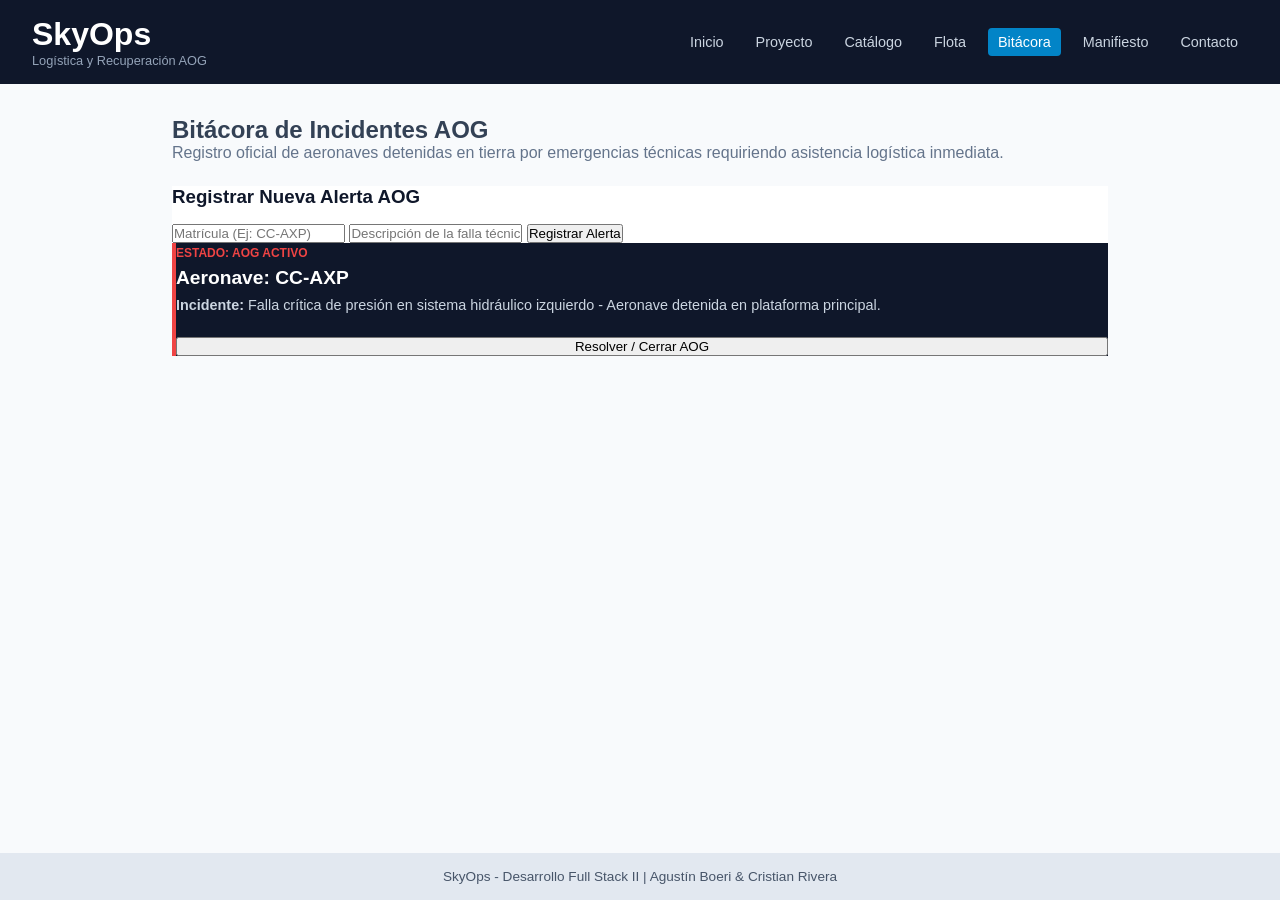
==== bitacora.html @ badc3dd1 "proyecto arreglado" ====
<!DOCTYPE html>
<html lang="es">
<head>
    <meta charset="UTF-8">
    <meta name="viewport" content="width=device-width, initial-scale=1.0">
    <title>SkyOps - Bitácora AOG</title>
    <link rel="stylesheet" href="css/estilos.css">
    <link rel="stylesheet" href="css/formularios.css">
</head>
<body>
    <header>
        <div class="logo">
            <h1>SkyOps</h1>
            <p>Logística y Recuperación AOG</p>
        </div>
        <nav>
            <a href="index.html">Inicio</a>
            <a href="proyecto.html">Proyecto</a>
            <a href="catalogo.html">Catálogo</a>
            <a href="flota.html">Flota</a>
            <a href="bitacora.html" class="activo">Bitácora</a>
            <a href="manifiesto.html">Manifiesto</a>
            <a href="contacto.html">Contacto</a>
        </nav>
    </header>

    <main class="contenedor" style="max-width: 1000px;">
        <h2>Bitácora de Incidentes AOG</h2>
        <p style="color: #64748b; margin-bottom: 1.5rem;">Registro oficial de aeronaves detenidas en tierra por emergencias técnicas requiriendo asistencia logística inmediata.</p>

        <form id="form-bitacora" class="caja-formulario" style="background: white; color: #334155;">
            <h3 style="color: #0f172a; margin-bottom: 1rem;">Registrar Nueva Alerta AOG</h3>
            <div class="grupo-inputs">
                <input type="text" id="matricula" placeholder="Matrícula (Ej: CC-AXP)" required>
                <input type="text" id="falla" placeholder="Descripción de la falla técnica" required>
                <button type="submit" class="btn-principal">Registrar Alerta</button>
            </div>
        </form>

        <div id="lista-bitacora" class="grilla-tarjetas">
            <!-- Dinámico vía JS -->
        </div>
    </main>

    <footer>
        <p>SkyOps - Desarrollo Full Stack II | Agustín Boeri & Cristian Rivera</p>
    </footer>

    <script src="js/datos.js"></script>
    <script src="js/bitacora.js"></script>
</body>
</html>
---- css/estilos.css ----
:root {
    --primario: #0f172a;
    --acento: #0284c7;
    --peligro: #ef4444;
    --fondo: #f8fafc;
    --texto: #334155;
    --blanco: #ffffff;
    --borde: #cbd5e1;
}

* {
    box-sizing: border-box;
    margin: 0;
    padding: 0;
    font-family: Arial, sans-serif;
}

body {
    background-color: var(--fondo);
    color: var(--texto);
    display: flex;
    flex-direction: column;
    min-height: 100vh;
}

header {
    background-color: var(--primario);
    color: var(--blanco);
    padding: 1rem 2rem;
    display: flex;
    justify-content: space-between;
    align-items: center;
}

.logo p {
    font-size: 0.8rem;
    color: #94a3b8;
}

nav {
    display: flex;
    gap: 12px;
    flex-wrap: wrap;
}

nav a {
    color: #cbd5e1;
    text-decoration: none;
    padding: 6px 10px;
    border-radius: 4px;
    font-size: 0.9rem;
}

nav a.activo, nav a:hover {
    background-color: var(--acento);
    color: var(--blanco);
}

.contenedor {
    padding: 2rem;
    flex: 1;
    max-width: 1000px;
    margin: 0 auto;
    width: 100%;
}

.bienvenida {
    text-align: center;
    margin-bottom: 2rem;
}

.panel-resumen {
    display: flex;
    gap: 20px;
    justify-content: center;
    flex-wrap: wrap;
}

.tarjeta-dato {
    background: var(--blanco);
    padding: 1.5rem;
    border-radius: 6px;
    box-shadow: 0 2px 4px rgba(0,0,0,0.05);
    text-align: center;
    min-width: 180px;
    border-left: 4px solid var(--acento);
}

.tarjeta-dato p {
    font-size: 1.8rem;
    font-weight: bold;
    margin-top: 5px;
    color: var(--primario);
}

footer {
    text-align: center;
    padding: 1rem;
    background-color: #e2e8f0;
    font-size: 0.85rem;
    color: #475569;
}
---- css/formularios.css ----
.panel-filtros {
    background: #0f172a;
    border: 1px solid #1e293b;
    border-radius: 8px;
    padding: 1.5rem;
    display: grid;
    grid-template-columns: 2fr 1fr 1fr auto auto;
    gap: 1rem;
    align-items: center;
    box-shadow: 0 4px 6px rgba(0,0,0,0.1);
}

.filtro-grupo {
    display: flex;
    flex-direction: column;
    gap: 0.4rem;
}

.filtro-grupo label {
    font-size: 0.8rem;
    color: #94a3b8;
    font-weight: 600;
}

.filtro-grupo input, .filtro-grupo select {
    background: #1e293b;
    border: 1px solid #334155;
    color: white;
    padding: 0.6rem;
    border-radius: 4px;
    font-size: 0.9rem;
}

.btn-secundario {
    background: transparent;
    border: 1px solid #475569;
    color: #cbd5e1;
    padding: 0.6rem 1rem;
    border-radius: 4px;
    cursor: pointer;
    font-weight: 600;
}

.btn-secundario:hover {
    background: #1e293b;
    color: white;
}

.grid-componentes {
    display: grid;
    grid-template-columns: repeat(auto-fit, minmax(320px, 1fr));
    gap: 1.5rem;
}

.tarjeta-componente {
    background: #0f172a;
    color: #ffffff;
    border-radius: 8px;
    padding: 1.5rem;
    box-shadow: 0 4px 6px rgba(0,0,0,0.2);
    display: flex;
    flex-direction: column;
    justify-content: space-between;
    border: 1px solid #1e293b;
}

.card-icon-container {
    background: #1e293b;
    border-radius: 6px;
    height: 110px;
    display: flex;
    align-items: center;
    justify-content: center;
    margin-bottom: 1rem;
    color: #38bdf8;
    font-size: 2rem;
}

.card-header-info .ata-tag {
    font-size: 0.7rem;
    color: #94a3b8;
    text-transform: uppercase;
    letter-spacing: 0.5px;
}

.card-header-info h4 {
    font-size: 1.1rem;
    margin: 0.3rem 0 0.8rem 0;
    color: #f8fafc;
}

.badges-row {
    display: flex;
    gap: 0.5rem;
    margin-bottom: 1rem;
}

.badge-disp { background-color: #16a34a; color: white; padding: 2px 8px; border-radius: 4px; font-size: 0.7rem; font-weight: bold; }
.badge-bajo { background-color: #ca8a04; color: white; padding: 2px 8px; border-radius: 4px; font-size: 0.7rem; font-weight: bold; }
.badge-cert { background-color: #0284c7; color: white; padding: 2px 8px; border-radius: 4px; font-size: 0.7rem; font-weight: bold; }

.specs-grid {
    border-top: 1px solid #1e293b;
    border-bottom: 1px solid #1e293b;
    padding: 0.8rem 0;
    margin-bottom: 1rem;
    font-size: 0.85rem;
    display: flex;
    flex-direction: column;
    gap: 0.4rem;
    color: #94a3b8;
}

.spec-row {
    display: flex;
    justify-content: space-between;
}

.spec-row span:last-child {
    color: #f1f5f9;
    font-weight: 500;
}

.card-action-row {
    display: flex;
    gap: 0.5rem;
    align-items: center;
}

.input-qty {
    width: 60px;
    background: #1e293b;
    border: 1px solid #334155;
    color: white;
    text-align: center;
    border-radius: 4px;
    padding: 0.4rem;
}

.btn-manifesto {
    flex: 1;
    background-color: #eab308;
    color: #1e293b;
    border: none;
    font-weight: bold;
    padding: 0.5rem;
    border-radius: 4px;
    cursor: pointer;
    transition: background 0.2s;
}

.btn-manifesto:hover {
    background-color: #ca8a04;
}
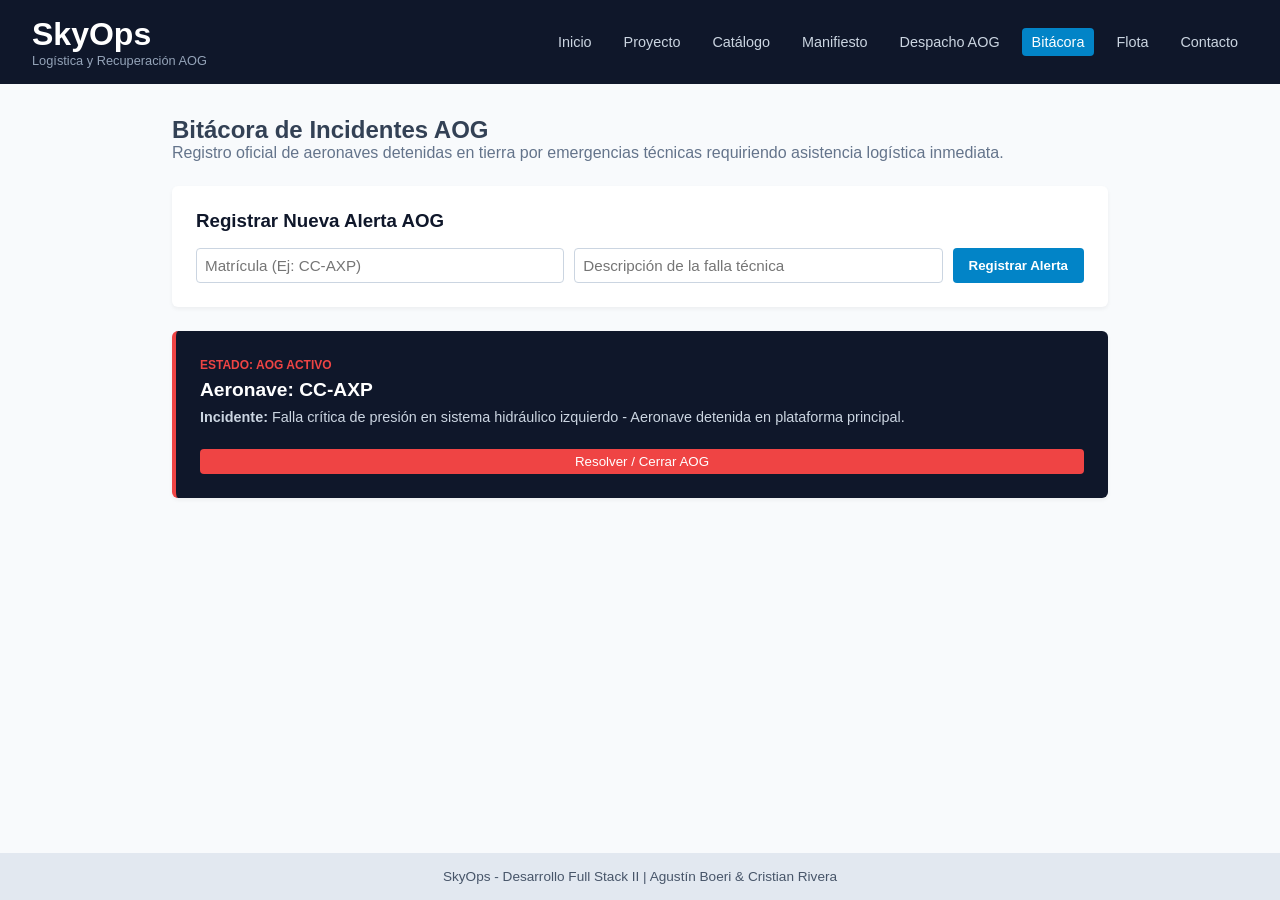
==== commit 6a569e46: "fixeamos todo lo visual y bug al clickear botones" ====
--- a/bitacora.html
+++ b/bitacora.html
@@ -17,9 +17,10 @@
             <a href="index.html">Inicio</a>
             <a href="proyecto.html">Proyecto</a>
             <a href="catalogo.html">Catálogo</a>
+            <a href="manifiesto.html">Manifiesto</a>
+            <a href="despacho.html">Despacho AOG</a>
+            <a href="bitacora.html" class="activo">Bitácora</a>
             <a href="flota.html">Flota</a>
-            <a href="bitacora.html" class="activo">Bitácora</a>
-            <a href="manifiesto.html">Manifiesto</a>
             <a href="contacto.html">Contacto</a>
         </nav>
     </header>
--- a/css/formularios.css
+++ b/css/formularios.css
@@ -1,3 +1,83 @@
+.caja-formulario {
+    background: var(--blanco);
+    padding: 1.5rem;
+    border-radius: 6px;
+    box-shadow: 0 2px 4px rgba(0,0,0,0.05);
+    margin-bottom: 1.5rem;
+}
+
+.grupo-inputs {
+    display: flex;
+    gap: 10px;
+    margin-top: 10px;
+    flex-wrap: wrap;
+}
+
+input, select, textarea {
+    padding: 8px;
+    border: 1px solid var(--borde);
+    border-radius: 4px;
+    flex: 1;
+    min-width: 200px;
+    font-size: 0.95rem;
+}
+
+textarea {
+    width: 100%;
+    resize: vertical;
+}
+
+.btn-principal {
+    background-color: var(--acento);
+    color: var(--blanco);
+    border: none;
+    padding: 8px 16px;
+    border-radius: 4px;
+    cursor: pointer;
+    font-weight: bold;
+}
+
+.btn-principal:hover {
+    background-color: #0369a1;
+}
+
+.btn-eliminar {
+    background-color: var(--peligro);
+    color: var(--blanco);
+    border: none;
+    padding: 5px 10px;
+    border-radius: 4px;
+    cursor: pointer;
+}
+
+.contenedor-tabla {
+    background: var(--blanco);
+    border-radius: 6px;
+    overflow: hidden;
+    box-shadow: 0 2px 4px rgba(0,0,0,0.05);
+}
+
+.tabla-custom {
+    width: 100%;
+    border-collapse: collapse;
+}
+
+.tabla-custom th, .tabla-custom td {
+    padding: 12px;
+    border-bottom: 1px solid #e2e8f0;
+    text-align: left;
+}
+
+.tabla-custom th {
+    background-color: #f1f5f9;
+}
+
+.grilla-tarjetas {
+    display: grid;
+    grid-template-columns: repeat(auto-fit, minmax(240px, 1fr));
+    gap: 15px;
+}
+
 .panel-filtros {
     background: #0f172a;
     border: 1px solid #1e293b;
@@ -151,4 +231,91 @@
 
 .btn-manifesto:hover {
     background-color: #ca8a04;
+}
+
+.seccion-oscura {
+    background: #0f172a;
+    border: 1px solid #1e293b;
+    border-radius: 10px;
+    padding: 2rem;
+    box-shadow: 0 10px 15px -3px rgba(0, 0, 0, 0.3);
+    margin-bottom: 2rem;
+}
+
+.titulo-seccion {
+    color: #38bdf8;
+    font-size: 1.25rem;
+    margin-bottom: 0.5rem;
+    display: flex;
+    align-items: center;
+    gap: 10px;
+}
+
+.subtitulo-seccion {
+    color: #94a3b8;
+    font-size: 0.9rem;
+    margin-bottom: 1.5rem;
+}
+
+.tabla-despacho {
+    width: 100%;
+    border-collapse: collapse;
+    background: #1e293b;
+    border-radius: 6px;
+    overflow: hidden;
+}
+
+.tabla-despacho th {
+    background: #090d16;
+    color: #38bdf8;
+    padding: 12px;
+    font-size: 0.85rem;
+    text-transform: uppercase;
+    letter-spacing: 0.5px;
+    text-align: left;
+}
+
+.tabla-despacho td {
+    padding: 12px;
+    border-bottom: 1px solid #334155;
+    color: #f1f5f9;
+    font-size: 0.9rem;
+}
+
+.input-custom {
+    background: #1e293b !important;
+    border: 1px solid #334155 !important;
+    color: white !important;
+    padding: 10px 14px !important;
+    border-radius: 6px !important;
+    font-size: 0.95rem !important;
+    width: 100%;
+}
+
+.input-custom:focus {
+    border-color: #38bdf8 !important;
+    outline: none;
+    box-shadow: 0 0 0 2px rgba(56, 189, 248, 0.2);
+}
+
+.grid-2 {
+    display: grid;
+    grid-template-columns: repeat(auto-fit, minmax(280px, 1fr));
+    gap: 1.5rem;
+}
+
+.btn-autorizar {
+    background: linear-gradient(135deg, #ef4444, #dc2626);
+    color: white;
+    border: none;
+    padding: 12px 24px;
+    border-radius: 6px;
+    font-weight: bold;
+    cursor: pointer;
+    font-size: 1rem;
+    transition: opacity 0.2s;
+}
+
+.btn-autorizar:hover {
+    opacity: 0.9;
 }
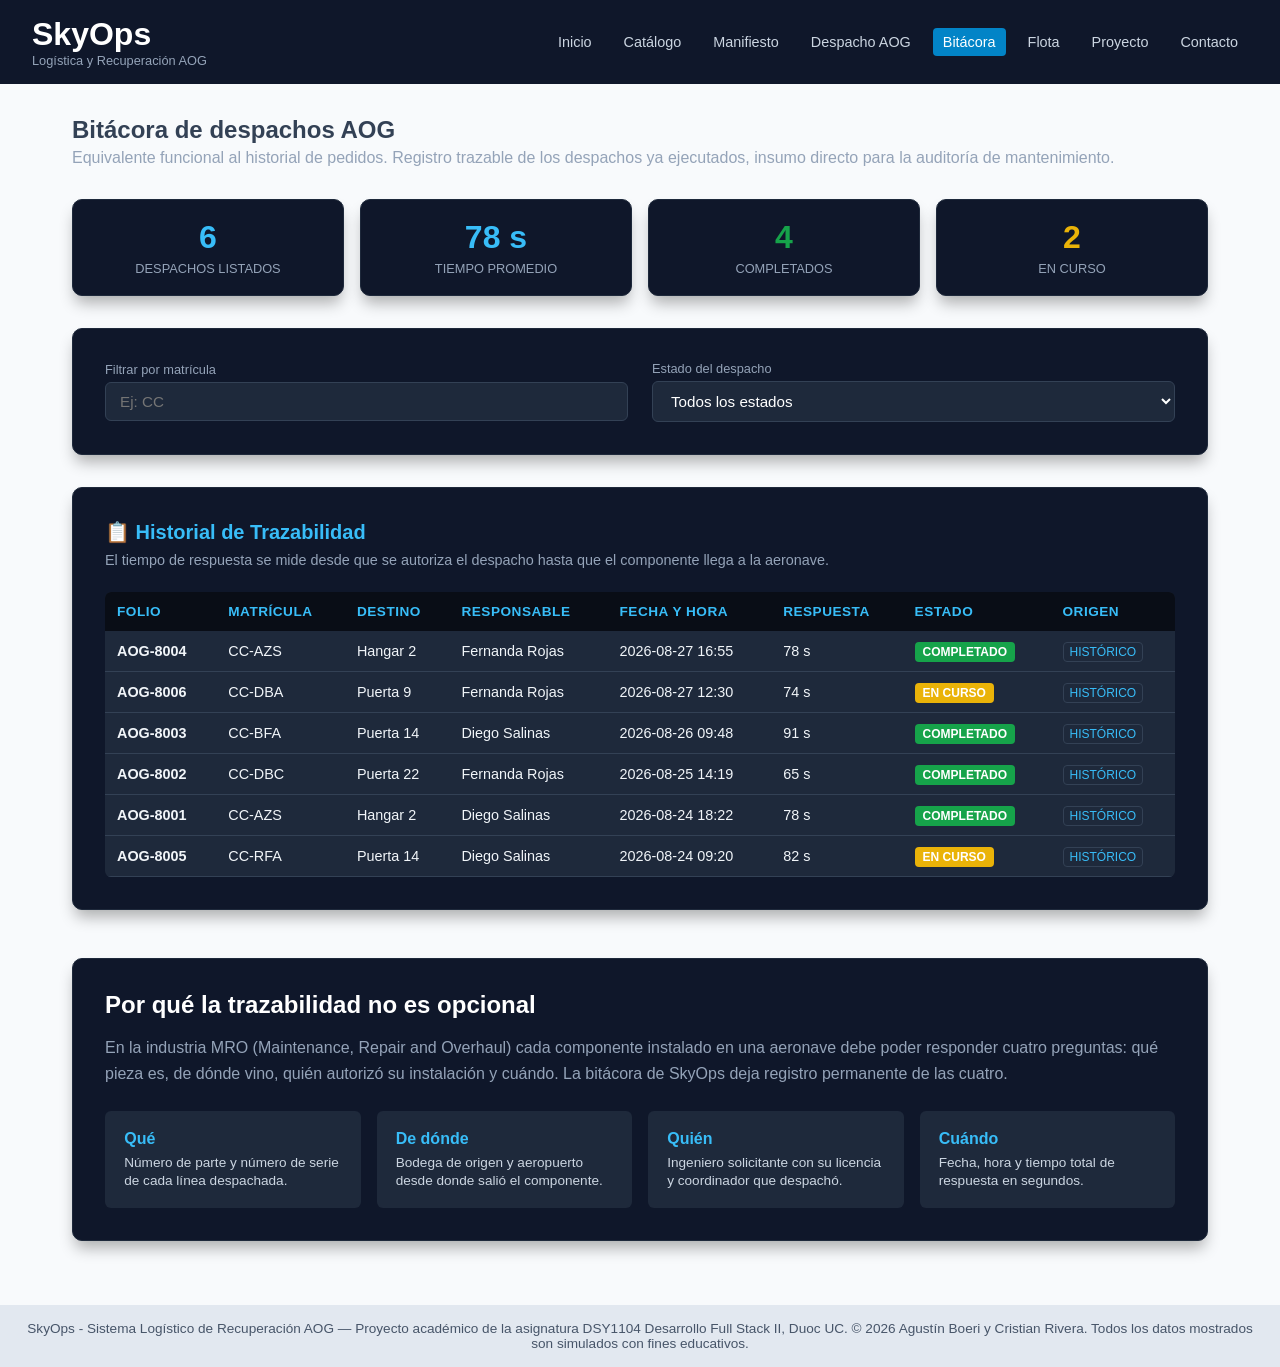
==== commit 0f2a7c6e: "agregamos funcionalidades nueva en la bitacora de operaciones" ====
--- a/bitacora.html
+++ b/bitacora.html
@@ -3,7 +3,7 @@
 <head>
     <meta charset="UTF-8">
     <meta name="viewport" content="width=device-width, initial-scale=1.0">
-    <title>SkyOps - Bitácora AOG</title>
+    <title>SkyOps - Bitácora de Despachos AOG</title>
     <link rel="stylesheet" href="css/estilos.css">
     <link rel="stylesheet" href="css/formularios.css">
 </head>
@@ -15,36 +15,111 @@
         </div>
         <nav>
             <a href="index.html">Inicio</a>
-            <a href="proyecto.html">Proyecto</a>
             <a href="catalogo.html">Catálogo</a>
             <a href="manifiesto.html">Manifiesto</a>
             <a href="despacho.html">Despacho AOG</a>
             <a href="bitacora.html" class="activo">Bitácora</a>
             <a href="flota.html">Flota</a>
+            <a href="proyecto.html">Proyecto</a>
             <a href="contacto.html">Contacto</a>
         </nav>
     </header>
 
-    <main class="contenedor" style="max-width: 1000px;">
-        <h2>Bitácora de Incidentes AOG</h2>
-        <p style="color: #64748b; margin-bottom: 1.5rem;">Registro oficial de aeronaves detenidas en tierra por emergencias técnicas requiriendo asistencia logística inmediata.</p>
+    <main class="contenedor" style="max-width: 1200px;">
+        <div style="margin-bottom: 2rem;">
+            <h2>Bitácora de despachos AOG</h2>
+            <p style="color: #94a3b8; margin-top: 5px;">Equivalente funcional al historial de pedidos. Registro trazable de los despachos ya ejecutados, insumo directo para la auditoría de mantenimiento.</p>
+        </div>
 
-        <form id="form-bitacora" class="caja-formulario" style="background: white; color: #334155;">
-            <h3 style="color: #0f172a; margin-bottom: 1rem;">Registrar Nueva Alerta AOG</h3>
-            <div class="grupo-inputs">
-                <input type="text" id="matricula" placeholder="Matrícula (Ej: CC-AXP)" required>
-                <input type="text" id="falla" placeholder="Descripción de la falla técnica" required>
-                <button type="submit" class="btn-principal">Registrar Alerta</button>
+        <!-- Tarjetas de Estadísticas / KPIs -->
+        <div class="grid-kpis" style="display: grid; grid-template-columns: repeat(auto-fit, minmax(220px, 1fr)); gap: 1rem; margin-bottom: 2rem;">
+            <div class="seccion-oscura" style="text-align: center; margin-bottom: 0; padding: 1.2rem;">
+                <span id="kpi-total" style="font-size: 2rem; font-weight: bold; color: #38bdf8;">0</span>
+                <p style="color: #94a3b8; font-size: 0.8rem; text-transform: uppercase; margin-top: 5px;">Despachos Listados</p>
             </div>
-        </form>
+            <div class="seccion-oscura" style="text-align: center; margin-bottom: 0; padding: 1.2rem;">
+                <span style="font-size: 2rem; font-weight: bold; color: #38bdf8;">78 s</span>
+                <p style="color: #94a3b8; font-size: 0.8rem; text-transform: uppercase; margin-top: 5px;">Tiempo Promedio</p>
+            </div>
+            <div class="seccion-oscura" style="text-align: center; margin-bottom: 0; padding: 1.2rem;">
+                <span id="kpi-completados" style="font-size: 2rem; font-weight: bold; color: #16a34a;">0</span>
+                <p style="color: #94a3b8; font-size: 0.8rem; text-transform: uppercase; margin-top: 5px;">Completados</p>
+            </div>
+            <div class="seccion-oscura" style="text-align: center; margin-bottom: 0; padding: 1.2rem;">
+                <span id="kpi-cursos" style="font-size: 2rem; font-weight: bold; color: #eab308;">0</span>
+                <p style="color: #94a3b8; font-size: 0.8rem; text-transform: uppercase; margin-top: 5px;">En Curso</p>
+            </div>
+        </div>
 
-        <div id="lista-bitacora" class="grilla-tarjetas">
-            <!-- Dinámico vía JS -->
+        <!-- Panel de Filtros -->
+        <div class="seccion-oscura" style="display: flex; gap: 1.5rem; align-items: center; margin-bottom: 2rem;">
+            <div style="flex: 1;">
+                <label style="color: #94a3b8; font-size: 0.8rem; display: block; margin-bottom: 5px;">Filtrar por matrícula</label>
+                <input type="text" id="filtro-mat" placeholder="Ej: CC" class="input-custom">
+            </div>
+            <div style="flex: 1;">
+                <label style="color: #94a3b8; font-size: 0.8rem; display: block; margin-bottom: 5px;">Estado del despacho</label>
+                <select id="filtro-estado" class="input-custom">
+                    <option value="">Todos los estados</option>
+                    <option value="COMPLETADO">COMPLETADO</option>
+                    <option value="EN CURSO">EN CURSO</option>
+                </select>
+            </div>
+        </div>
+
+        <!-- Tabla de Historial -->
+        <div class="seccion-oscura">
+            <h3 class="titulo-seccion">📋 Historial de Trazabilidad</h3>
+            <p class="subtitulo-seccion">El tiempo de respuesta se mide desde que se autoriza el despacho hasta que el componente llega a la aeronave.</p>
+            <div style="overflow-x: auto;">
+                <table class="tabla-despacho">
+                    <thead>
+                        <tr>
+                            <th>Folio</th>
+                            <th>Matrícula</th>
+                            <th>Destino</th>
+                            <th>Responsable</th>
+                            <th>Fecha y Hora</th>
+                            <th>Respuesta</th>
+                            <th>Estado</th>
+                            <th>Origen</th>
+                        </tr>
+                    </thead>
+                    <tbody id="tabla-bitacora-body">
+                        <!-- Dinámico vía JS -->
+                    </tbody>
+                </table>
+            </div>
+        </div>
+
+        <!-- Sección Informativa Estilo Pro -->
+        <div class="seccion-oscura" style="margin-top: 3rem;">
+            <h3 style="color: white; font-size: 1.5rem; margin-bottom: 1rem;">Por qué la trazabilidad no es opcional</h3>
+            <p style="color: #94a3b8; margin-bottom: 1.5rem; line-height: 1.6;">En la industria MRO (Maintenance, Repair and Overhaul) cada componente instalado en una aeronave debe poder responder cuatro preguntas: qué pieza es, de dónde vino, quién autorizó su instalación y cuándo. La bitácora de SkyOps deja registro permanente de las cuatro.</p>
+            
+            <div style="display: grid; grid-template-columns: repeat(auto-fit, minmax(220px, 1fr)); gap: 1rem;">
+                <div style="background: #1e293b; padding: 1.2rem; border-radius: 6px;">
+                    <strong style="color: #38bdf8; display: block; margin-bottom: 5px;">Qué</strong>
+                    <span style="color: #cbd5e1; font-size: 0.85rem;">Número de parte y número de serie de cada línea despachada.</span>
+                </div>
+                <div style="background: #1e293b; padding: 1.2rem; border-radius: 6px;">
+                    <strong style="color: #38bdf8; display: block; margin-bottom: 5px;">De dónde</strong>
+                    <span style="color: #cbd5e1; font-size: 0.85rem;">Bodega de origen y aeropuerto desde donde salió el componente.</span>
+                </div>
+                <div style="background: #1e293b; padding: 1.2rem; border-radius: 6px;">
+                    <strong style="color: #38bdf8; display: block; margin-bottom: 5px;">Quién</strong>
+                    <span style="color: #cbd5e1; font-size: 0.85rem;">Ingeniero solicitante con su licencia y coordinador que despachó.</span>
+                </div>
+                <div style="background: #1e293b; padding: 1.2rem; border-radius: 6px;">
+                    <strong style="color: #38bdf8; display: block; margin-bottom: 5px;">Cuándo</strong>
+                    <span style="color: #cbd5e1; font-size: 0.85rem;">Fecha, hora y tiempo total de respuesta en segundos.</span>
+                </div>
+            </div>
         </div>
     </main>
 
     <footer>
-        <p>SkyOps - Desarrollo Full Stack II | Agustín Boeri & Cristian Rivera</p>
+        <p>SkyOps - Sistema Logístico de Recuperación AOG — Proyecto académico de la asignatura DSY1104 Desarrollo Full Stack II, Duoc UC. © 2026 Agustín Boeri y Cristian Rivera. Todos los datos mostrados son simulados con fines educativos.</p>
     </footer>
 
     <script src="js/datos.js"></script>
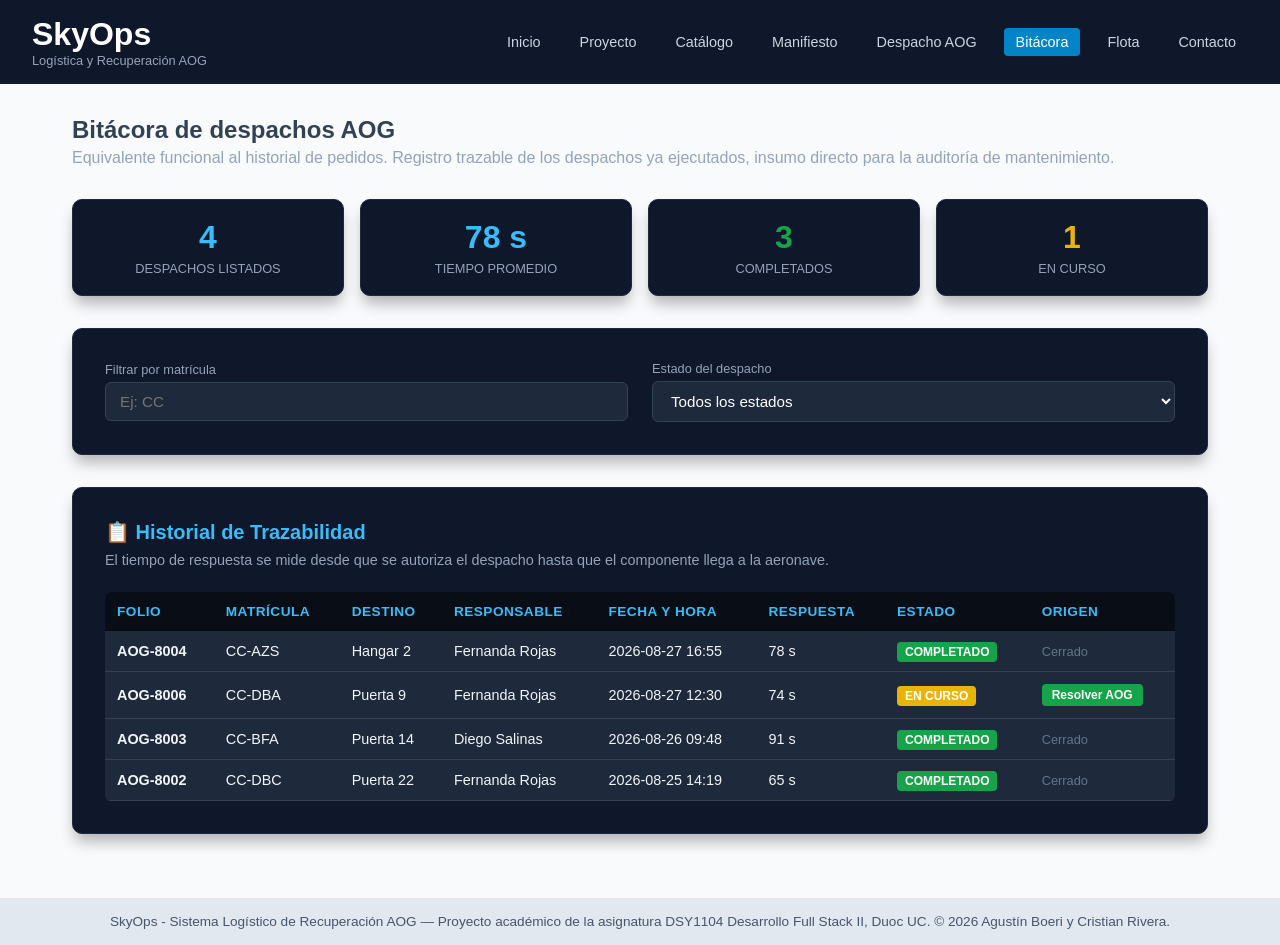
==== commit 1682f16f: "arreglamos funcionalidades y bug en los botones" ====
--- a/bitacora.html
+++ b/bitacora.html
@@ -15,12 +15,12 @@
         </div>
         <nav>
             <a href="index.html">Inicio</a>
+            <a href="proyecto.html">Proyecto</a>
             <a href="catalogo.html">Catálogo</a>
             <a href="manifiesto.html">Manifiesto</a>
             <a href="despacho.html">Despacho AOG</a>
             <a href="bitacora.html" class="activo">Bitácora</a>
             <a href="flota.html">Flota</a>
-            <a href="proyecto.html">Proyecto</a>
             <a href="contacto.html">Contacto</a>
         </nav>
     </header>
@@ -31,7 +31,6 @@
             <p style="color: #94a3b8; margin-top: 5px;">Equivalente funcional al historial de pedidos. Registro trazable de los despachos ya ejecutados, insumo directo para la auditoría de mantenimiento.</p>
         </div>
 
-        <!-- Tarjetas de Estadísticas / KPIs -->
         <div class="grid-kpis" style="display: grid; grid-template-columns: repeat(auto-fit, minmax(220px, 1fr)); gap: 1rem; margin-bottom: 2rem;">
             <div class="seccion-oscura" style="text-align: center; margin-bottom: 0; padding: 1.2rem;">
                 <span id="kpi-total" style="font-size: 2rem; font-weight: bold; color: #38bdf8;">0</span>
@@ -51,7 +50,6 @@
             </div>
         </div>
 
-        <!-- Panel de Filtros -->
         <div class="seccion-oscura" style="display: flex; gap: 1.5rem; align-items: center; margin-bottom: 2rem;">
             <div style="flex: 1;">
                 <label style="color: #94a3b8; font-size: 0.8rem; display: block; margin-bottom: 5px;">Filtrar por matrícula</label>
@@ -67,7 +65,6 @@
             </div>
         </div>
 
-        <!-- Tabla de Historial -->
         <div class="seccion-oscura">
             <h3 class="titulo-seccion">📋 Historial de Trazabilidad</h3>
             <p class="subtitulo-seccion">El tiempo de respuesta se mide desde que se autoriza el despacho hasta que el componente llega a la aeronave.</p>
@@ -91,35 +88,10 @@
                 </table>
             </div>
         </div>
-
-        <!-- Sección Informativa Estilo Pro -->
-        <div class="seccion-oscura" style="margin-top: 3rem;">
-            <h3 style="color: white; font-size: 1.5rem; margin-bottom: 1rem;">Por qué la trazabilidad no es opcional</h3>
-            <p style="color: #94a3b8; margin-bottom: 1.5rem; line-height: 1.6;">En la industria MRO (Maintenance, Repair and Overhaul) cada componente instalado en una aeronave debe poder responder cuatro preguntas: qué pieza es, de dónde vino, quién autorizó su instalación y cuándo. La bitácora de SkyOps deja registro permanente de las cuatro.</p>
-            
-            <div style="display: grid; grid-template-columns: repeat(auto-fit, minmax(220px, 1fr)); gap: 1rem;">
-                <div style="background: #1e293b; padding: 1.2rem; border-radius: 6px;">
-                    <strong style="color: #38bdf8; display: block; margin-bottom: 5px;">Qué</strong>
-                    <span style="color: #cbd5e1; font-size: 0.85rem;">Número de parte y número de serie de cada línea despachada.</span>
-                </div>
-                <div style="background: #1e293b; padding: 1.2rem; border-radius: 6px;">
-                    <strong style="color: #38bdf8; display: block; margin-bottom: 5px;">De dónde</strong>
-                    <span style="color: #cbd5e1; font-size: 0.85rem;">Bodega de origen y aeropuerto desde donde salió el componente.</span>
-                </div>
-                <div style="background: #1e293b; padding: 1.2rem; border-radius: 6px;">
-                    <strong style="color: #38bdf8; display: block; margin-bottom: 5px;">Quién</strong>
-                    <span style="color: #cbd5e1; font-size: 0.85rem;">Ingeniero solicitante con su licencia y coordinador que despachó.</span>
-                </div>
-                <div style="background: #1e293b; padding: 1.2rem; border-radius: 6px;">
-                    <strong style="color: #38bdf8; display: block; margin-bottom: 5px;">Cuándo</strong>
-                    <span style="color: #cbd5e1; font-size: 0.85rem;">Fecha, hora y tiempo total de respuesta en segundos.</span>
-                </div>
-            </div>
-        </div>
     </main>
 
     <footer>
-        <p>SkyOps - Sistema Logístico de Recuperación AOG — Proyecto académico de la asignatura DSY1104 Desarrollo Full Stack II, Duoc UC. © 2026 Agustín Boeri y Cristian Rivera. Todos los datos mostrados son simulados con fines educativos.</p>
+        <p>SkyOps - Sistema Logístico de Recuperación AOG — Proyecto académico de la asignatura DSY1104 Desarrollo Full Stack II, Duoc UC. © 2026 Agustín Boeri y Cristian Rivera.</p>
     </footer>
 
     <script src="js/datos.js"></script>
--- a/css/estilos.css
+++ b/css/estilos.css
@@ -39,21 +39,26 @@
 
 nav {
     display: flex;
-    gap: 12px;
-    flex-wrap: wrap;
+    gap: 15px;
+    flex-wrap: nowrap;
+    align-items: center;
 }
 
 nav a {
     color: #cbd5e1;
     text-decoration: none;
-    padding: 6px 10px;
+    padding: 6px 12px;
     border-radius: 4px;
     font-size: 0.9rem;
+    white-space: nowrap;
+    font-weight: normal;
+    transition: background-color 0.2s, color 0.2s;
 }
 
 nav a.activo, nav a:hover {
     background-color: var(--acento);
     color: var(--blanco);
+    font-weight: normal;
 }
 
 .contenedor {
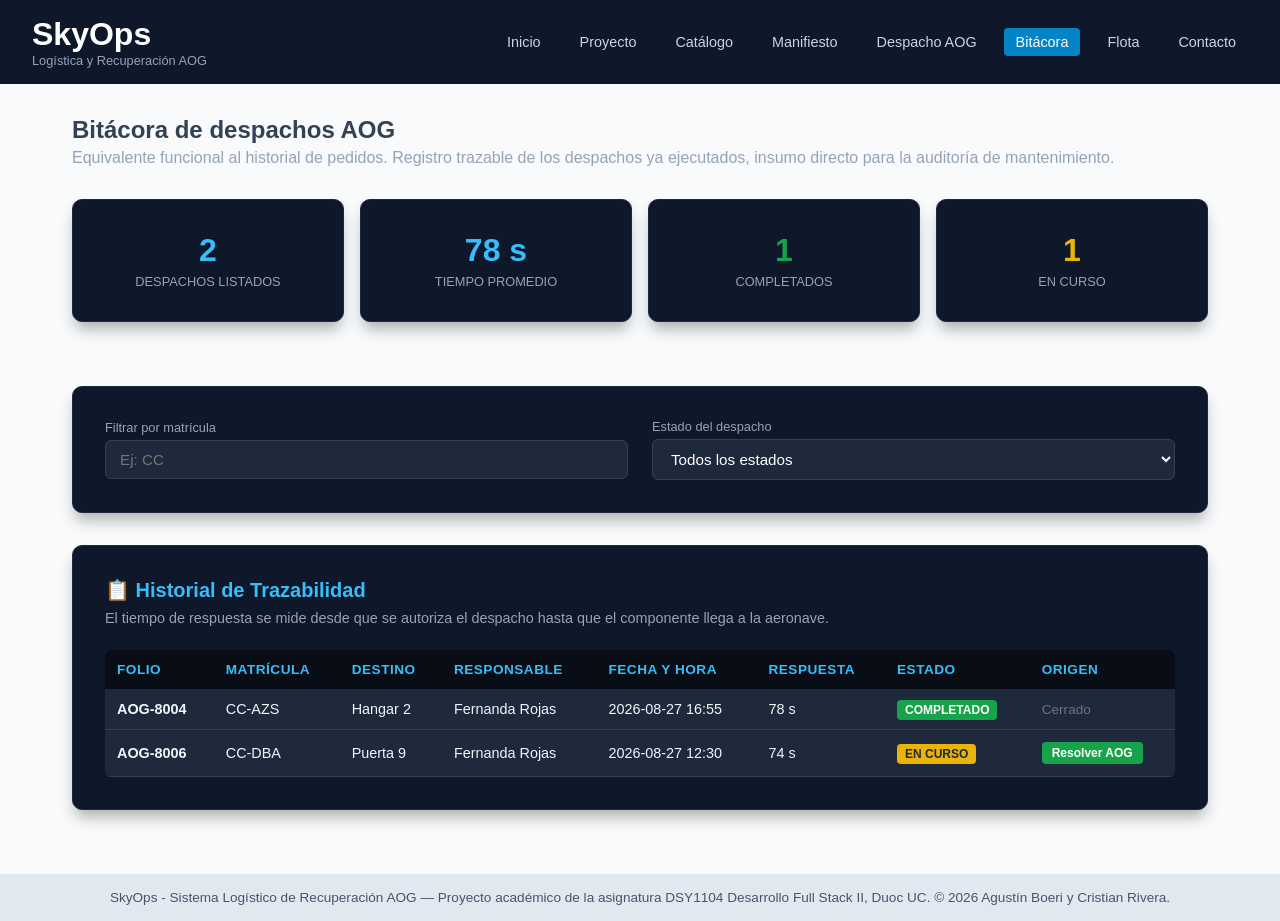
==== commit 2b664206: "Mover a estilos.css los estilos en linea de manifiesto, bitacora y despacho" ====
--- a/bitacora.html
+++ b/bitacora.html
@@ -25,38 +25,38 @@
         </nav>
     </header>
 
-    <main class="contenedor" style="max-width: 1200px;">
-        <div style="margin-bottom: 2rem;">
+    <main class="contenedor contenedor-ancho">
+        <div class="encabezado-pagina">
             <h2>Bitácora de despachos AOG</h2>
-            <p style="color: #94a3b8; margin-top: 5px;">Equivalente funcional al historial de pedidos. Registro trazable de los despachos ya ejecutados, insumo directo para la auditoría de mantenimiento.</p>
+            <p class="texto-secundario">Equivalente funcional al historial de pedidos. Registro trazable de los despachos ya ejecutados, insumo directo para la auditoría de mantenimiento.</p>
         </div>
 
-        <div class="grid-kpis" style="display: grid; grid-template-columns: repeat(auto-fit, minmax(220px, 1fr)); gap: 1rem; margin-bottom: 2rem;">
-            <div class="seccion-oscura" style="text-align: center; margin-bottom: 0; padding: 1.2rem;">
-                <span id="kpi-total" style="font-size: 2rem; font-weight: bold; color: #38bdf8;">0</span>
-                <p style="color: #94a3b8; font-size: 0.8rem; text-transform: uppercase; margin-top: 5px;">Despachos Listados</p>
+        <div class="grid-kpis grid-kpis">
+            <div class="seccion-oscura tarjeta-kpi">
+                <span id="kpi-total" class="numero-kpi">0</span>
+                <p class="etiqueta-kpi">Despachos Listados</p>
             </div>
-            <div class="seccion-oscura" style="text-align: center; margin-bottom: 0; padding: 1.2rem;">
-                <span style="font-size: 2rem; font-weight: bold; color: #38bdf8;">78 s</span>
-                <p style="color: #94a3b8; font-size: 0.8rem; text-transform: uppercase; margin-top: 5px;">Tiempo Promedio</p>
+            <div class="seccion-oscura tarjeta-kpi">
+                <span class="numero-kpi">78 s</span>
+                <p class="etiqueta-kpi">Tiempo Promedio</p>
             </div>
-            <div class="seccion-oscura" style="text-align: center; margin-bottom: 0; padding: 1.2rem;">
-                <span id="kpi-completados" style="font-size: 2rem; font-weight: bold; color: #16a34a;">0</span>
-                <p style="color: #94a3b8; font-size: 0.8rem; text-transform: uppercase; margin-top: 5px;">Completados</p>
+            <div class="seccion-oscura tarjeta-kpi">
+                <span id="kpi-completados" class="numero-kpi numero-verde">0</span>
+                <p class="etiqueta-kpi">Completados</p>
             </div>
-            <div class="seccion-oscura" style="text-align: center; margin-bottom: 0; padding: 1.2rem;">
-                <span id="kpi-cursos" style="font-size: 2rem; font-weight: bold; color: #eab308;">0</span>
-                <p style="color: #94a3b8; font-size: 0.8rem; text-transform: uppercase; margin-top: 5px;">En Curso</p>
+            <div class="seccion-oscura tarjeta-kpi">
+                <span id="kpi-cursos" class="numero-kpi numero-amarillo">0</span>
+                <p class="etiqueta-kpi">En Curso</p>
             </div>
         </div>
 
-        <div class="seccion-oscura" style="display: flex; gap: 1.5rem; align-items: center; margin-bottom: 2rem;">
-            <div style="flex: 1;">
-                <label style="color: #94a3b8; font-size: 0.8rem; display: block; margin-bottom: 5px;">Filtrar por matrícula</label>
+        <div class="seccion-oscura fila-filtros">
+            <div class="columna-flexible">
+                <label class="label-form">Filtrar por matrícula</label>
                 <input type="text" id="filtro-mat" placeholder="Ej: CC" class="input-custom">
             </div>
-            <div style="flex: 1;">
-                <label style="color: #94a3b8; font-size: 0.8rem; display: block; margin-bottom: 5px;">Estado del despacho</label>
+            <div class="columna-flexible">
+                <label class="label-form">Estado del despacho</label>
                 <select id="filtro-estado" class="input-custom">
                     <option value="">Todos los estados</option>
                     <option value="COMPLETADO">COMPLETADO</option>
@@ -68,7 +68,7 @@
         <div class="seccion-oscura">
             <h3 class="titulo-seccion">📋 Historial de Trazabilidad</h3>
             <p class="subtitulo-seccion">El tiempo de respuesta se mide desde que se autoriza el despacho hasta que el componente llega a la aeronave.</p>
-            <div style="overflow-x: auto;">
+            <div class="tabla-scroll">
                 <table class="tabla-despacho">
                     <thead>
                         <tr>
--- a/css/estilos.css
+++ b/css/estilos.css
@@ -104,4 +104,400 @@
     background-color: #e2e8f0;
     font-size: 0.85rem;
     color: #475569;
-}+}
+/* Aviso que aparece al llegar al catalogo desde la pagina de flota */
+.aviso-aeronave {
+    background-color: #78350f;
+    color: #fde047;
+    border-left: 4px solid #eab308;
+    padding: 12px 16px;
+    border-radius: 4px;
+    margin-top: 1.5rem;
+    font-size: 0.9rem;
+}
+
+.aviso-aeronave.oculto {
+    display: none;
+}
+
+/* ==========================================================
+   Clases que reemplazan los estilos que antes iban en linea
+   dentro del HTML. La rubrica pide que todo el CSS este en
+   hojas externas, asi que aqui las juntamos.
+   ========================================================== */
+
+.contenedor-ancho {
+    max-width: 1200px;
+}
+
+.encabezado-pagina {
+    margin-bottom: 2rem;
+}
+
+.texto-secundario {
+    color: #94a3b8;
+    margin-top: 5px;
+}
+
+.texto-comodo {
+    line-height: 1.6;
+}
+
+.parrafo-separado {
+    margin-top: 10px;
+}
+
+.contador-listado {
+    color: #94a3b8;
+    margin-bottom: 1rem;
+    font-size: 0.9rem;
+}
+
+/* La tabla puede desplazarse sola cuando la pantalla es angosta */
+.tabla-scroll {
+    overflow-x: auto;
+}
+
+.label-form {
+    color: #94a3b8;
+    font-size: 0.8rem;
+    display: block;
+    margin-bottom: 5px;
+}
+
+.label-check {
+    display: flex;
+    align-items: center;
+    gap: 8px;
+    cursor: pointer;
+    color: #ffffff;
+    font-size: 0.85rem;
+    margin-top: 15px;
+}
+
+.columna-check {
+    display: flex;
+    flex-direction: column;
+    justify-content: flex-end;
+}
+
+.check-aog {
+    width: 16px;
+    height: 16px;
+    accent-color: #ef4444;
+}
+
+/* ---------- Tabla de flota ---------- */
+.panel-filtros-flota {
+    display: grid;
+    grid-template-columns: 2fr 2fr 1fr;
+    gap: 1.5rem;
+    align-items: center;
+    margin-bottom: 1.5rem;
+}
+
+.badge-aog,
+.badge-operativa {
+    padding: 3px 8px;
+    border-radius: 4px;
+    font-size: 0.75rem;
+    font-weight: bold;
+    display: inline-flex;
+    align-items: center;
+    gap: 5px;
+}
+
+.badge-aog {
+    background-color: #7f1d1d;
+    color: #fca5a5;
+    border: 1px solid #ef4444;
+}
+
+.badge-operativa {
+    background-color: #14532d;
+    color: #86efac;
+    border: 1px solid #22c55e;
+}
+
+.badge-aog .punto,
+.badge-operativa .punto {
+    width: 6px;
+    height: 6px;
+    border-radius: 50%;
+    background-color: currentColor;
+}
+
+.btn-tabla {
+    padding: 4px 12px;
+    font-size: 0.8rem;
+    border: none;
+    border-radius: 4px;
+    cursor: pointer;
+}
+
+.texto-inactivo {
+    color: #64748b;
+    font-size: 0.85rem;
+}
+
+.celda-vacia {
+    text-align: center;
+    color: #94a3b8;
+    padding: 1.5rem;
+}
+
+/* ---------- Catalogo de componentes ---------- */
+.contador-resultados {
+    color: #94a3b8;
+    margin: 1.5rem 0 1rem 0;
+    font-size: 0.9rem;
+}
+
+.filtro-abajo {
+    justify-content: flex-end;
+}
+
+.btn-alineado {
+    margin-top: 15px;
+}
+
+.check-stock {
+    width: 16px;
+    height: 16px;
+    accent-color: #38bdf8;
+}
+
+.imagen-componente {
+    width: 100%;
+    height: 140px;
+    overflow: hidden;
+    border-radius: 6px;
+    margin-bottom: 1rem;
+    background-color: #0f172a;
+}
+
+.imagen-componente img {
+    width: 100%;
+    height: 100%;
+    object-fit: cover;
+}
+
+.card-action-row .btn-manifesto {
+    font-size: 0.8rem;
+}
+
+.btn-ancho {
+    width: 100%;
+    margin-top: 8px;
+}
+
+.sin-resultados {
+    color: #64748b;
+    grid-column: 1 / -1;
+}
+
+/* Etiqueta que existe para los lectores de pantalla pero no se ve */
+.etiqueta-oculta {
+    position: absolute;
+    width: 1px;
+    height: 1px;
+    overflow: hidden;
+    clip: rect(0 0 0 0);
+}
+
+/* ---------- Utilidades compartidas ---------- */
+.sin-margen-abajo { margin-bottom: 0; }
+.espacio-abajo    { margin-bottom: 1.5rem; }
+.espacio-arriba   { margin-top: 2rem; }
+.columna-flexible { flex: 1; }
+.valor-blanco     { color: #ffffff; }
+.texto-celeste    { color: #38bdf8; }
+.texto-amarillo   { color: #eab308; }
+.texto-gris       { color: #94a3b8; }
+.titulo-simple    { color: #ffffff; font-size: 1.1rem; margin-bottom: 1rem; }
+.nota-chica       { color: #64748b; font-size: 0.75rem; margin-bottom: 1.5rem; line-height: 1.4; }
+.panel-claro      { background-color: #0f172a; border: 1px solid #334155; }
+.mensaje-vacio    { color: #64748b; padding: 1rem; }
+
+/* ---------- Manifiesto ---------- */
+.badge-contador {
+    background-color: #eab308;
+    color: #1e293b;
+    padding: 1px 6px;
+    border-radius: 10px;
+    font-size: 0.75rem;
+    font-weight: bold;
+}
+
+.layout-manifiesto {
+    display: grid;
+    grid-template-columns: 2fr 1fr;
+    gap: 1.5rem;
+    align-items: start;
+}
+
+.lista-lineas {
+    display: flex;
+    flex-direction: column;
+    gap: 1rem;
+    margin-top: 1rem;
+}
+
+.linea-manifiesto {
+    background-color: #1e293b;
+    border: 1px solid #334155;
+    padding: 1rem;
+    border-radius: 6px;
+    display: flex;
+    justify-content: space-between;
+    align-items: center;
+    gap: 1rem;
+}
+
+.titulo-linea { color: #ffffff; font-size: 1rem; margin-bottom: 3px; }
+.dato-linea   { font-size: 0.75rem; color: #94a3b8; display: block; }
+.dato-bodega  { color: #38bdf8; margin-top: 3px; }
+
+.controles-linea {
+    display: flex;
+    align-items: center;
+    gap: 10px;
+}
+
+.btn-chico { padding: 5px 10px; font-size: 0.8rem; }
+
+.bloque-resumen {
+    display: flex;
+    flex-direction: column;
+    gap: 0.8rem;
+    margin: 1.2rem 0;
+    font-size: 0.9rem;
+    color: #cbd5e1;
+}
+
+.fila-resumen {
+    display: flex;
+    justify-content: space-between;
+}
+
+.fila-total {
+    border-top: 1px solid #334155;
+    padding-top: 0.8rem;
+    margin-top: 0.2rem;
+}
+
+.acciones-columna {
+    display: flex;
+    flex-direction: column;
+    gap: 0.8rem;
+}
+
+.btn-ancho-total { width: 100%; text-align: center; }
+
+.btn-enlace {
+    text-align: center;
+    text-decoration: none;
+    padding: 0.7rem;
+    font-size: 0.95rem;
+    display: block;
+}
+
+.lista-reglas {
+    color: #94a3b8;
+    font-size: 0.85rem;
+    display: flex;
+    flex-direction: column;
+    gap: 0.5rem;
+    padding-left: 20px;
+    line-height: 1.5;
+}
+
+/* ---------- Bitacora ---------- */
+.grid-kpis {
+    display: grid;
+    grid-template-columns: repeat(auto-fit, minmax(220px, 1fr));
+    gap: 1rem;
+    margin-bottom: 2rem;
+}
+
+.tarjeta-kpi {
+    text-align: center;
+    margin-bottom: 0;
+    padding: 1.2rem;
+}
+
+.numero-kpi {
+    font-size: 2rem;
+    font-weight: bold;
+    color: #38bdf8;
+}
+
+.numero-verde    { color: #16a34a; }
+.numero-amarillo { color: #eab308; }
+
+.etiqueta-kpi {
+    color: #94a3b8;
+    font-size: 0.8rem;
+    text-transform: uppercase;
+    margin-top: 5px;
+}
+
+.fila-filtros {
+    display: flex;
+    gap: 1.5rem;
+    align-items: center;
+    margin-bottom: 2rem;
+}
+
+.badge-completado,
+.badge-encurso {
+    color: #ffffff;
+    padding: 3px 8px;
+    border-radius: 4px;
+    font-size: 0.75rem;
+    font-weight: bold;
+}
+
+.badge-completado { background-color: #16a34a; }
+.badge-encurso    { background-color: #eab308; color: #1e293b; }
+
+.btn-resolver {
+    background-color: #16a34a;
+    color: #ffffff;
+    border: none;
+    padding: 4px 10px;
+    border-radius: 4px;
+    cursor: pointer;
+    font-size: 0.75rem;
+    font-weight: bold;
+}
+
+/* ---------- Despacho ---------- */
+.caja-declaracion {
+    margin: 1.5rem 0;
+    background-color: #1e293b;
+    padding: 1rem;
+    border-radius: 6px;
+}
+
+.label-declaracion {
+    display: flex;
+    align-items: center;
+    gap: 12px;
+    cursor: pointer;
+    color: #cbd5e1;
+    font-size: 0.9rem;
+}
+
+.check-grande {
+    width: 18px;
+    height: 18px;
+    accent-color: #38bdf8;
+}
+
+.acciones-form {
+    display: flex;
+    gap: 1rem;
+    justify-content: flex-end;
+    align-items: center;
+}
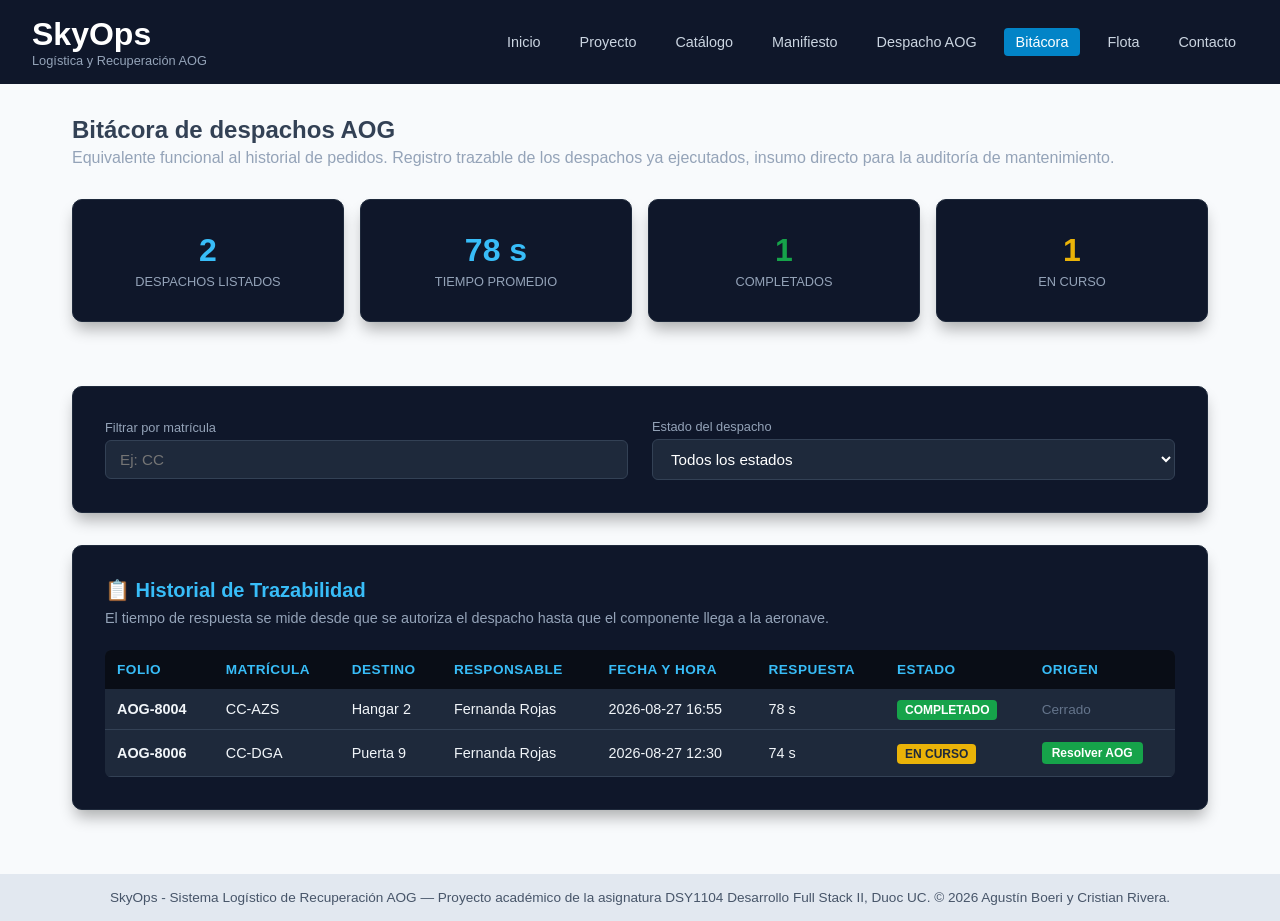
==== commit 2800c470: "Merge de feature/css-externo: se sacan los 157 estilos en linea a las hojas CSS" ====
--- a/css/estilos.css
+++ b/css/estilos.css
@@ -501,3 +501,102 @@
     justify-content: flex-end;
     align-items: center;
 }
+
+/* ---------- Contacto ---------- */
+.layout-contacto {
+    display: grid;
+    grid-template-columns: 1fr 1fr;
+    gap: 2rem;
+    align-items: start;
+}
+
+.columna-lateral {
+    display: flex;
+    flex-direction: column;
+    gap: 1.5rem;
+}
+
+.subtitulo-grupo {
+    color: #38bdf8;
+    font-size: 0.95rem;
+    margin-bottom: 1rem;
+    text-transform: uppercase;
+    letter-spacing: 0.5px;
+}
+
+.espacio-abajo-chico { margin-bottom: 1.2rem; }
+
+.pista-campo {
+    font-size: 0.7rem;
+    color: #64748b;
+    display: block;
+    margin-top: 3px;
+}
+
+.fila-contador {
+    display: flex;
+    justify-content: space-between;
+    align-items: center;
+    margin-top: 4px;
+}
+
+.contador-caracteres {
+    font-size: 0.7rem;
+    color: #94a3b8;
+}
+
+.contador-pasado {
+    color: #ef4444;
+    font-weight: bold;
+}
+
+.check-amarillo {
+    width: 16px;
+    height: 16px;
+    accent-color: #eab308;
+}
+
+.nota-consentimiento {
+    font-size: 0.7rem;
+    color: #94a3b8;
+    display: block;
+    margin-top: 4px;
+    padding-left: 26px;
+}
+
+.btn-enviar { padding: 10px 20px; }
+
+.badge-critico,
+.badge-programado,
+.badge-rutina {
+    padding: 2px 6px;
+    border-radius: 4px;
+    font-size: 0.7rem;
+    font-weight: bold;
+}
+
+.badge-critico    { background-color: #7f1d1d; color: #fca5a5; border: 1px solid #ef4444; }
+.badge-programado { background-color: #78350f; color: #fde047; border: 1px solid #eab308; }
+.badge-rutina     { background-color: #14532d; color: #86efac; border: 1px solid #22c55e; }
+
+.titulo-sub {
+    color: #ffffff;
+    font-size: 0.95rem;
+    margin-bottom: 0.8rem;
+}
+
+.lista-datos {
+    color: #cbd5e1;
+    font-size: 0.85rem;
+    display: flex;
+    flex-direction: column;
+    gap: 0.4rem;
+    padding-left: 18px;
+    line-height: 1.5;
+}
+
+.parrafo-gris {
+    color: #94a3b8;
+    font-size: 0.85rem;
+    line-height: 1.5;
+}
--- a/css/formularios.css
+++ b/css/formularios.css
@@ -13,6 +13,14 @@
     flex-wrap: wrap;
 }
 
+/* Las casillas y los radios no deben estirarse como los campos de texto */
+input[type="checkbox"],
+input[type="radio"] {
+    min-width: 0;
+    width: auto;
+    flex: none;
+}
+
 input, select, textarea {
     padding: 8px;
     border: 1px solid var(--borde);
@@ -84,7 +92,7 @@
     border-radius: 8px;
     padding: 1.5rem;
     display: grid;
-    grid-template-columns: 2fr 1fr 1fr auto auto;
+    grid-template-columns: 2fr 1fr 1fr auto auto auto;
     gap: 1rem;
     align-items: center;
     box-shadow: 0 4px 6px rgba(0,0,0,0.1);
@@ -318,4 +326,76 @@
 
 .btn-autorizar:hover {
     opacity: 0.9;
-}+}
+/* ==========================================================
+   RESPONSIVE de los formularios
+   ========================================================== */
+
+@media (max-width: 768px) {
+    /* El min-width de 200px hacia que los campos se salieran
+       de la pantalla en celular */
+    input, select, textarea {
+        min-width: 0;
+        width: 100%;
+    }
+
+    .grupo-inputs {
+        flex-direction: column;
+    }
+
+    .grid-2 {
+        grid-template-columns: 1fr;
+        gap: 1rem;
+    }
+
+    .caja-formulario {
+        padding: 1rem;
+    }
+
+    .tabla-despacho th,
+    .tabla-despacho td,
+    .tabla-custom th,
+    .tabla-custom td {
+        padding: 8px;
+        font-size: 0.8rem;
+    }
+
+    .card-action-row {
+        flex-wrap: wrap;
+    }
+}
+
+/* Reglas responsive de los selectores que se definen en este archivo.
+   Van aqui y no en estilos.css porque formularios.css se enlaza despues:
+   si estuvieran alla, estas reglas base les ganarian. */
+
+@media (max-width: 1024px) {
+    .panel-filtros {
+        grid-template-columns: 1fr 1fr;
+    }
+
+    .grid-componentes {
+        grid-template-columns: repeat(auto-fit, minmax(260px, 1fr));
+    }
+}
+
+@media (max-width: 768px) {
+    .panel-filtros {
+        grid-template-columns: 1fr;
+        padding: 1rem;
+    }
+
+    .grid-componentes {
+        grid-template-columns: 1fr;
+    }
+
+    .seccion-oscura {
+        padding: 1.2rem;
+    }
+}
+
+@media (max-width: 480px) {
+    .seccion-oscura {
+        padding: 1rem;
+    }
+}
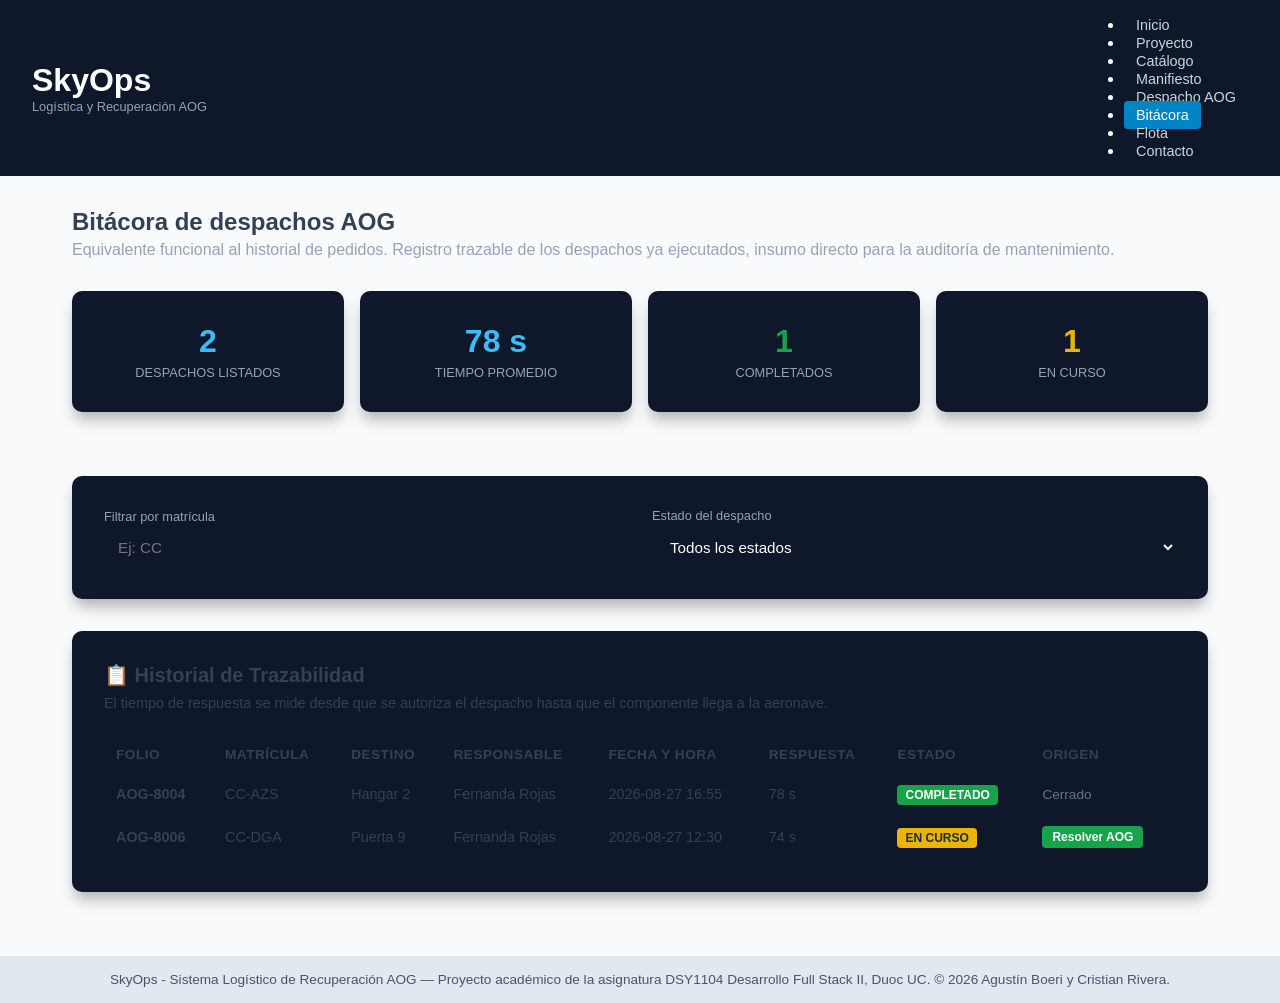
==== commit 5351f231: "Estructura semantica y metadatos en las otras siete paginas - Los <div> que colgaban directamente de" ====
--- a/bitacora.html
+++ b/bitacora.html
@@ -3,6 +3,8 @@
 <head>
     <meta charset="UTF-8">
     <meta name="viewport" content="width=device-width, initial-scale=1.0">
+    <meta name="description" content="Bitacora de despachos AOG de SkyOps: registro trazable de los despachos ejecutados para la auditoria de mantenimiento.">
+    <link rel="icon" type="image/svg+xml" href="assets/img/favicon.svg">
     <title>SkyOps - Bitácora de Despachos AOG</title>
     <link rel="stylesheet" href="css/estilos.css">
     <link rel="stylesheet" href="css/formularios.css">
@@ -13,44 +15,46 @@
             <h1>SkyOps</h1>
             <p>Logística y Recuperación AOG</p>
         </div>
-        <nav>
-            <a href="index.html">Inicio</a>
-            <a href="proyecto.html">Proyecto</a>
-            <a href="catalogo.html">Catálogo</a>
-            <a href="manifiesto.html">Manifiesto</a>
-            <a href="despacho.html">Despacho AOG</a>
-            <a href="bitacora.html" class="activo">Bitácora</a>
-            <a href="flota.html">Flota</a>
-            <a href="contacto.html">Contacto</a>
+        <nav aria-label="Menu principal">
+            <ul class="lista-menu">
+                <li><a href="index.html">Inicio</a></li>
+                <li><a href="proyecto.html">Proyecto</a></li>
+                <li><a href="catalogo.html">Catálogo</a></li>
+                <li><a href="manifiesto.html">Manifiesto</a></li>
+                <li><a href="despacho.html">Despacho AOG</a></li>
+                <li><a href="bitacora.html" class="activo">Bitácora</a></li>
+                <li><a href="flota.html">Flota</a></li>
+                <li><a href="contacto.html">Contacto</a></li>
+            </ul>
         </nav>
     </header>
 
     <main class="contenedor contenedor-ancho">
-        <div class="encabezado-pagina">
+        <section class="encabezado-pagina">
             <h2>Bitácora de despachos AOG</h2>
             <p class="texto-secundario">Equivalente funcional al historial de pedidos. Registro trazable de los despachos ya ejecutados, insumo directo para la auditoría de mantenimiento.</p>
-        </div>
+        </section>
 
-        <div class="grid-kpis grid-kpis">
-            <div class="seccion-oscura tarjeta-kpi">
+        <section class="grid-kpis grid-kpis">
+            <article class="seccion-oscura tarjeta-kpi">
                 <span id="kpi-total" class="numero-kpi">0</span>
                 <p class="etiqueta-kpi">Despachos Listados</p>
-            </div>
-            <div class="seccion-oscura tarjeta-kpi">
+            </article>
+            <article class="seccion-oscura tarjeta-kpi">
                 <span class="numero-kpi">78 s</span>
                 <p class="etiqueta-kpi">Tiempo Promedio</p>
-            </div>
-            <div class="seccion-oscura tarjeta-kpi">
+            </article>
+            <article class="seccion-oscura tarjeta-kpi">
                 <span id="kpi-completados" class="numero-kpi numero-verde">0</span>
                 <p class="etiqueta-kpi">Completados</p>
-            </div>
-            <div class="seccion-oscura tarjeta-kpi">
+            </article>
+            <article class="seccion-oscura tarjeta-kpi">
                 <span id="kpi-cursos" class="numero-kpi numero-amarillo">0</span>
                 <p class="etiqueta-kpi">En Curso</p>
-            </div>
-        </div>
+            </article>
+        </section>
 
-        <div class="seccion-oscura fila-filtros">
+        <section class="seccion-oscura fila-filtros">
             <div class="columna-flexible">
                 <label class="label-form">Filtrar por matrícula</label>
                 <input type="text" id="filtro-mat" placeholder="Ej: CC" class="input-custom">
@@ -63,9 +67,9 @@
                     <option value="EN CURSO">EN CURSO</option>
                 </select>
             </div>
-        </div>
+        </section>
 
-        <div class="seccion-oscura">
+        <section class="seccion-oscura">
             <h3 class="titulo-seccion">📋 Historial de Trazabilidad</h3>
             <p class="subtitulo-seccion">El tiempo de respuesta se mide desde que se autoriza el despacho hasta que el componente llega a la aeronave.</p>
             <div class="tabla-scroll">
@@ -87,7 +91,7 @@
                     </tbody>
                 </table>
             </div>
-        </div>
+        </section>
     </main>
 
     <footer>
--- a/css/estilos.css
+++ b/css/estilos.css
@@ -600,3 +600,151 @@
     font-size: 0.85rem;
     line-height: 1.5;
 }
+
+/* ==========================================================
+   RESPONSIVE - Parte 1: cabecera y navegacion
+   El sitio se disena para escritorio y aqui lo adaptamos a
+   pantallas mas chicas. Los cortes son:
+     1024px -> tablet horizontal (iPad)
+      768px -> tablet vertical y celular grande
+      480px -> celular
+   ========================================================== */
+
+@media (max-width: 1024px) {
+    header {
+        padding: 1rem;
+    }
+
+    nav {
+        flex-wrap: wrap;
+        gap: 8px;
+    }
+
+    .contenedor {
+        padding: 1.5rem 1rem;
+    }
+}
+
+@media (max-width: 768px) {
+    /* En celular el logo va arriba y el menu abajo, centrado */
+    header {
+        flex-direction: column;
+        align-items: center;
+        gap: 12px;
+        text-align: center;
+    }
+
+    nav {
+        justify-content: center;
+        width: 100%;
+    }
+
+    nav a {
+        font-size: 0.85rem;
+        padding: 5px 9px;
+    }
+
+    .contenedor {
+        padding: 1rem 0.8rem;
+    }
+
+    footer {
+        font-size: 0.75rem;
+        padding: 1rem 0.8rem;
+    }
+}
+
+@media (max-width: 480px) {
+    .logo h1 {
+        font-size: 1.5rem;
+    }
+
+    nav {
+        gap: 6px;
+    }
+
+    nav a {
+        font-size: 0.8rem;
+        padding: 4px 7px;
+    }
+}
+
+/* ==========================================================
+   RESPONSIVE - Parte 2: contenido, tarjetas y tablas
+   ========================================================== */
+
+@media (max-width: 1024px) {
+    /* En tablet las dos columnas grandes pasan a una sola */
+    .layout-manifiesto,
+    .layout-contacto {
+        grid-template-columns: 1fr;
+    }
+
+    .panel-filtros-flota {
+        grid-template-columns: 1fr 1fr;
+    }
+
+}
+
+@media (max-width: 768px) {
+
+    /* Los botones que estaban alineados abajo ya no necesitan el empujon */
+    .btn-alineado,
+    .label-check {
+        margin-top: 0;
+    }
+
+    .grid-kpis {
+        grid-template-columns: 1fr 1fr;
+    }
+
+    .fila-filtros {
+        flex-direction: column;
+        align-items: stretch;
+        gap: 1rem;
+    }
+
+    /* Cada linea del manifiesto se apila para que quepa */
+    .linea-manifiesto {
+        flex-direction: column;
+        align-items: flex-start;
+    }
+
+    .controles-linea {
+        width: 100%;
+        justify-content: flex-end;
+    }
+
+    .acciones-form {
+        flex-direction: column-reverse;
+        align-items: stretch;
+    }
+
+    .acciones-form button {
+        width: 100%;
+    }
+
+    .imagen-componente {
+        height: 170px;
+    }
+}
+
+@media (max-width: 480px) {
+    .grid-kpis {
+        grid-template-columns: 1fr;
+    }
+
+    .numero-kpi {
+        font-size: 1.6rem;
+    }
+
+    .tarjeta-dato {
+        min-width: 0;
+        width: 100%;
+    }
+
+    .panel-resumen {
+        flex-direction: column;
+    }
+
+}
--- a/css/formularios.css
+++ b/css/formularios.css
@@ -46,7 +46,7 @@
 }
 
 .btn-principal:hover {
-    background-color: #0369a1;
+    background-color: var(--acento-oscuro);
 }
 
 .btn-eliminar {
@@ -72,12 +72,12 @@
 
 .tabla-custom th, .tabla-custom td {
     padding: 12px;
-    border-bottom: 1px solid #e2e8f0;
+    border-bottom: 1px solid var(--gris-suave);
     text-align: left;
 }
 
 .tabla-custom th {
-    background-color: #f1f5f9;
+    background-color: var(--texto-suave);
 }
 
 .grilla-tarjetas {
@@ -87,8 +87,8 @@
 }
 
 .panel-filtros {
-    background: #0f172a;
-    border: 1px solid #1e293b;
+    background: var(--primario);
+    border: 1px solid var(--panel-medio);
     border-radius: 8px;
     padding: 1.5rem;
     display: grid;
@@ -106,13 +106,13 @@
 
 .filtro-grupo label {
     font-size: 0.8rem;
-    color: #94a3b8;
+    color: var(--texto-tenue);
     font-weight: 600;
 }
 
 .filtro-grupo input, .filtro-grupo select {
-    background: #1e293b;
-    border: 1px solid #334155;
+    background: var(--panel-medio);
+    border: 1px solid var(--borde-oscuro);
     color: white;
     padding: 0.6rem;
     border-radius: 4px;
@@ -121,8 +121,8 @@
 
 .btn-secundario {
     background: transparent;
-    border: 1px solid #475569;
-    color: #cbd5e1;
+    border: 1px solid var(--borde-input);
+    color: var(--texto-claro);
     padding: 0.6rem 1rem;
     border-radius: 4px;
     cursor: pointer;
@@ -130,7 +130,7 @@
 }
 
 .btn-secundario:hover {
-    background: #1e293b;
+    background: var(--panel-medio);
     color: white;
 }
 
@@ -141,32 +141,32 @@
 }
 
 .tarjeta-componente {
-    background: #0f172a;
-    color: #ffffff;
+    background: var(--primario);
+    color: var(--blanco);
     border-radius: 8px;
     padding: 1.5rem;
     box-shadow: 0 4px 6px rgba(0,0,0,0.2);
     display: flex;
     flex-direction: column;
     justify-content: space-between;
-    border: 1px solid #1e293b;
+    border: 1px solid var(--panel-medio);
 }
 
 .card-icon-container {
-    background: #1e293b;
+    background: var(--panel-medio);
     border-radius: 6px;
     height: 110px;
     display: flex;
     align-items: center;
     justify-content: center;
     margin-bottom: 1rem;
-    color: #38bdf8;
+    color: var(--celeste);
     font-size: 2rem;
 }
 
 .card-header-info .ata-tag {
     font-size: 0.7rem;
-    color: #94a3b8;
+    color: var(--texto-tenue);
     text-transform: uppercase;
     letter-spacing: 0.5px;
 }
@@ -174,7 +174,7 @@
 .card-header-info h4 {
     font-size: 1.1rem;
     margin: 0.3rem 0 0.8rem 0;
-    color: #f8fafc;
+    color: var(--fondo);
 }
 
 .badges-row {
@@ -183,20 +183,24 @@
     margin-bottom: 1rem;
 }
 
-.badge-disp { background-color: #16a34a; color: white; padding: 2px 8px; border-radius: 4px; font-size: 0.7rem; font-weight: bold; }
-.badge-bajo { background-color: #ca8a04; color: white; padding: 2px 8px; border-radius: 4px; font-size: 0.7rem; font-weight: bold; }
-.badge-cert { background-color: #0284c7; color: white; padding: 2px 8px; border-radius: 4px; font-size: 0.7rem; font-weight: bold; }
+.badge-disp { background-color: var(--verde); color: white; padding: 2px 8px; border-radius: 4px; font-size: 0.7rem; font-weight: bold; }
+.badge-bajo { background-color: var(--amarillo-oscuro); color: white; padding: 2px 8px; border-radius: 4px; font-size: 0.7rem; font-weight: bold; }
+.badge-cert { background-color: var(--acento); color: white; padding: 2px 8px; border-radius: 4px; font-size: 0.7rem; font-weight: bold; }
+
+/* Componente sin certificado 8130-3: se marca en amarillo para que se note
+   que necesita autorizacion del Jefe de Mantenimiento antes de despacharlo. */
+.badge-sin-cert { background-color: var(--amarillo); color: var(--panel-medio); padding: 2px 8px; border-radius: 4px; font-size: 0.7rem; font-weight: bold; }
 
 .specs-grid {
-    border-top: 1px solid #1e293b;
-    border-bottom: 1px solid #1e293b;
+    border-top: 1px solid var(--panel-medio);
+    border-bottom: 1px solid var(--panel-medio);
     padding: 0.8rem 0;
     margin-bottom: 1rem;
     font-size: 0.85rem;
     display: flex;
     flex-direction: column;
     gap: 0.4rem;
-    color: #94a3b8;
+    color: var(--texto-tenue);
 }
 
 .spec-row {
@@ -205,7 +209,7 @@
 }
 
 .spec-row span:last-child {
-    color: #f1f5f9;
+    color: var(--texto-suave);
     font-weight: 500;
 }
 
@@ -217,8 +221,8 @@
 
 .input-qty {
     width: 60px;
-    background: #1e293b;
-    border: 1px solid #334155;
+    background: var(--panel-medio);
+    border: 1px solid var(--borde-oscuro);
     color: white;
     text-align: center;
     border-radius: 4px;
@@ -227,8 +231,8 @@
 
 .btn-manifesto {
     flex: 1;
-    background-color: #eab308;
-    color: #1e293b;
+    background-color: var(--amarillo);
+    color: var(--panel-medio);
     border: none;
     font-weight: bold;
     padding: 0.5rem;
@@ -238,12 +242,12 @@
 }
 
 .btn-manifesto:hover {
-    background-color: #ca8a04;
+    background-color: var(--amarillo-oscuro);
 }
 
 .seccion-oscura {
-    background: #0f172a;
-    border: 1px solid #1e293b;
+    background: var(--primario);
+    border: 1px solid var(--panel-medio);
     border-radius: 10px;
     padding: 2rem;
     box-shadow: 0 10px 15px -3px rgba(0, 0, 0, 0.3);
@@ -251,7 +255,7 @@
 }
 
 .titulo-seccion {
-    color: #38bdf8;
+    color: var(--celeste);
     font-size: 1.25rem;
     margin-bottom: 0.5rem;
     display: flex;
@@ -260,7 +264,7 @@
 }
 
 .subtitulo-seccion {
-    color: #94a3b8;
+    color: var(--texto-tenue);
     font-size: 0.9rem;
     margin-bottom: 1.5rem;
 }
@@ -268,14 +272,14 @@
 .tabla-despacho {
     width: 100%;
     border-collapse: collapse;
-    background: #1e293b;
+    background: var(--panel-medio);
     border-radius: 6px;
     overflow: hidden;
 }
 
 .tabla-despacho th {
-    background: #090d16;
-    color: #38bdf8;
+    background: var(--panel-negro);
+    color: var(--celeste);
     padding: 12px;
     font-size: 0.85rem;
     text-transform: uppercase;
@@ -285,14 +289,14 @@
 
 .tabla-despacho td {
     padding: 12px;
-    border-bottom: 1px solid #334155;
-    color: #f1f5f9;
+    border-bottom: 1px solid var(--borde-oscuro);
+    color: var(--texto-suave);
     font-size: 0.9rem;
 }
 
 .input-custom {
-    background: #1e293b !important;
-    border: 1px solid #334155 !important;
+    background: var(--panel-medio) !important;
+    border: 1px solid var(--borde-oscuro) !important;
     color: white !important;
     padding: 10px 14px !important;
     border-radius: 6px !important;
@@ -301,7 +305,7 @@
 }
 
 .input-custom:focus {
-    border-color: #38bdf8 !important;
+    border-color: var(--celeste) !important;
     outline: none;
     box-shadow: 0 0 0 2px rgba(56, 189, 248, 0.2);
 }
@@ -313,7 +317,7 @@
 }
 
 .btn-autorizar {
-    background: linear-gradient(135deg, #ef4444, #dc2626);
+    background: linear-gradient(135deg, var(--peligro), var(--peligro-oscuro));
     color: white;
     border: none;
     padding: 12px 24px;
